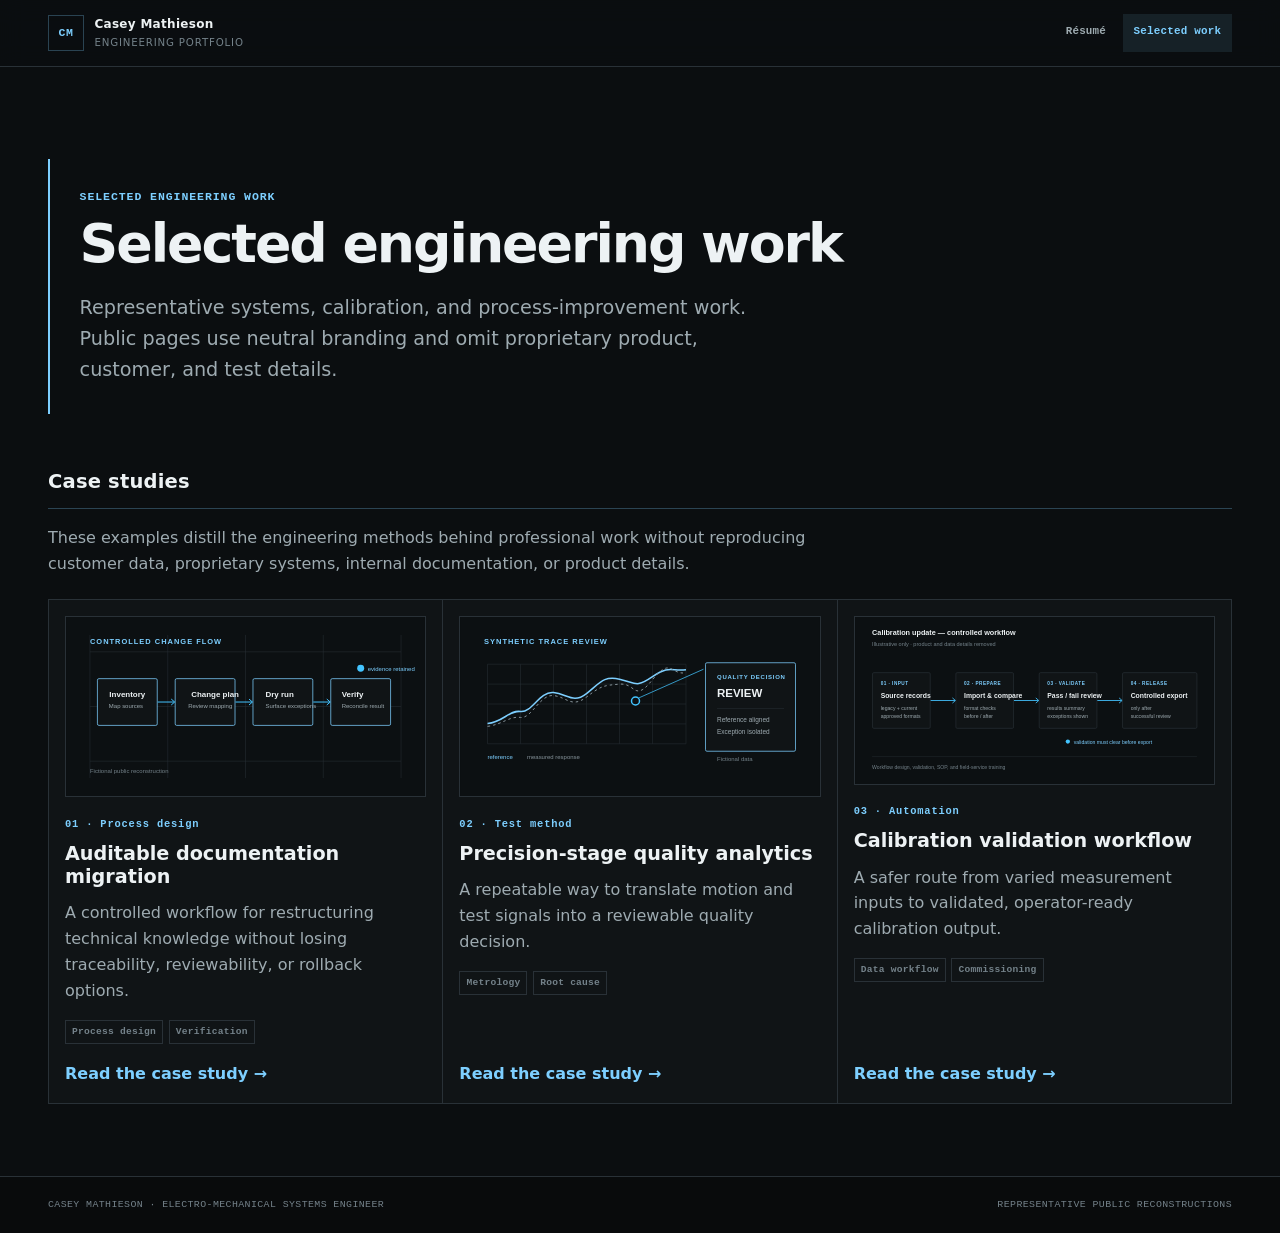
==== portfolio/index.html @ bce3851d "feat(portfolio): add selected work case studies" ====
<!doctype html>
<html lang="en">
<head>
  <meta charset="utf-8">
  <meta name="viewport" content="width=device-width, initial-scale=1">
  <meta name="description" content="Selected, public-safe engineering case studies by Casey Mathieson.">
  <meta name="theme-color" content="#0b0e10">
  <title>Selected Engineering Work | Casey Mathieson</title>
  <link rel="stylesheet" href="portfolio.css">
</head>
<body>
  <a class="skip-link" href="#content">Skip to content</a>
  <header class="site-header">
    <div class="header-inner">
      <a class="brand" href="../index.html" aria-label="Casey Mathieson résumé home">
        <span class="brand-mark">CM</span>
        <span class="brand-copy"><strong>Casey Mathieson</strong><small>Engineering portfolio</small></span>
      </a>
      <nav class="site-nav" aria-label="Primary navigation">
        <a class="nav-link" href="../index.html">Résumé</a>
        <a class="nav-link" href="index.html" aria-current="page">Selected work</a>
      </nav>
    </div>
  </header>

  <main id="content">
    <div class="content">
      <section class="hero" aria-labelledby="portfolio-title">
        <p class="eyebrow">Selected engineering work</p>
        <h1 id="portfolio-title">Selected engineering work</h1>
        <p class="hero-copy">Representative systems, calibration, and process-improvement work. Public pages use neutral branding and omit proprietary product, customer, and test details.</p>
      </section>

      <section aria-labelledby="cases-title">
        <div class="section-head"><h2 id="cases-title">Case studies</h2></div>
        <p class="section-intro">These examples distill the engineering methods behind professional work without reproducing customer data, proprietary systems, internal documentation, or product details.</p>
        <div class="case-grid">
          <article class="case-card">
            <img class="case-visual" src="assets/documentation-migration.svg" alt="Illustrated documentation migration flow from inventory through verified release.">
            <span class="case-number">01 · Process design</span>
            <h3>Auditable documentation migration</h3>
            <p>A controlled workflow for restructuring technical knowledge without losing traceability, reviewability, or rollback options.</p>
            <div class="tag-row"><span class="tag">Process design</span><span class="tag">Verification</span></div>
            <a class="case-link" href="documentation-migration.html">Read the case study</a>
          </article>
          <article class="case-card">
            <img class="case-visual" src="assets/precision-quality-analytics.svg" alt="Illustrated precision-stage analytics flow from motion trace to quality decision.">
            <span class="case-number">02 · Test method</span>
            <h3>Precision-stage quality analytics</h3>
            <p>A repeatable way to translate motion and test signals into a reviewable quality decision.</p>
            <div class="tag-row"><span class="tag">Metrology</span><span class="tag">Root cause</span></div>
            <a class="case-link" href="precision-quality-analytics.html">Read the case study</a>
          </article>
          <article class="case-card">
            <img class="case-visual" src="assets/calibration-validation.svg" alt="Illustrated calibration validation flow from diverse sources through controlled export.">
            <span class="case-number">03 · Automation</span>
            <h3>Calibration validation workflow</h3>
            <p>A safer route from varied measurement inputs to validated, operator-ready calibration output.</p>
            <div class="tag-row"><span class="tag">Data workflow</span><span class="tag">Commissioning</span></div>
            <a class="case-link" href="calibration-validation.html">Read the case study</a>
          </article>
        </div>
      </section>
    </div>
  </main>

  <footer class="site-footer"><div class="site-footer-inner"><p class="footer-note">Casey Mathieson · Electro-mechanical systems engineer</p><p class="footer-note">Representative public reconstructions</p></div></footer>
</body>
</html>
---- portfolio/portfolio.css ----
:root {
  color-scheme: dark;
  --void: #0b0e10;
  --surface: #101416;
  --surface-raised: #151b1f;
  --border: #293137;
  --rule: rgba(125, 207, 255, .28);
  --text: #edf2f4;
  --muted: #9eabb1;
  --dim: #74828a;
  --cyan: #7dcfff;
  --cyan-strong: #43c4ff;
  --cyan-wash: rgba(125, 207, 255, .1);
}
* { box-sizing: border-box; }
html { scroll-behavior: smooth; }
body {
  min-width: 20rem;
  min-height: 100vh;
  margin: 0;
  background: var(--void);
  color: var(--text);
  font: 16px/1.62 Inter, "Segoe UI Variable", "Segoe UI", system-ui, sans-serif;
}
a { color: inherit; text-decoration: none; }
a:hover { color: var(--cyan); }
.mono, .eyebrow, .nav-link, .tag, .case-number, .fact-label, .footer-note {
  font-family: "JetBrains Mono", "Cascadia Code", Consolas, monospace;
}
.skip-link {
  position: fixed;
  z-index: 5;
  top: -5rem;
  left: 1rem;
  padding: .55rem .8rem;
  background: var(--cyan);
  color: #061218;
  font-weight: 800;
}
.skip-link:focus { top: 1rem; }
.site-header {
  position: sticky;
  z-index: 2;
  top: 0;
  border-bottom: 1px solid var(--border);
  background: rgba(11, 14, 16, .94);
  backdrop-filter: blur(12px);
}
.header-inner, .content, .site-footer-inner {
  width: min(100% - 2rem, 74rem);
  margin: 0 auto;
}
.header-inner {
  display: flex;
  align-items: center;
  justify-content: space-between;
  min-height: 4.1rem;
  gap: 1rem;
}
.brand {
  display: inline-flex;
  align-items: center;
  gap: .65rem;
  min-width: 0;
  color: var(--text);
}
.brand-mark {
  display: grid;
  width: 2.25rem;
  height: 2.25rem;
  place-items: center;
  border: 1px solid var(--rule);
  color: var(--cyan);
  font: 800 .72rem/1 "JetBrains Mono", "Cascadia Code", Consolas, monospace;
  letter-spacing: .06em;
}
.brand-copy { min-width: 0; }
.brand-copy strong, .brand-copy small { display: block; }
.brand-copy strong { font-size: .75rem; letter-spacing: .025em; }
.brand-copy small { color: var(--dim); font-size: .64rem; letter-spacing: .08em; text-transform: uppercase; }
.site-nav { display: flex; flex-wrap: wrap; align-items: center; gap: .35rem; }
.nav-link {
  min-height: 2.35rem;
  padding: .55rem .68rem;
  color: var(--muted);
  font-size: .68rem;
  font-weight: 700;
  letter-spacing: .02em;
}
.nav-link:hover, .nav-link:focus-visible, .nav-link[aria-current="page"] {
  background: var(--cyan-wash);
  color: var(--cyan);
  outline: none;
}
main { padding: 2.5rem 0 4.5rem; }
.hero {
  padding: clamp(1.1rem, 3vw, 1.85rem);
  border-left: 2px solid var(--cyan);
  background: none;
}
.eyebrow {
  margin: 0 0 .55rem;
  color: var(--cyan);
  font-size: .72rem;
  font-weight: 700;
  letter-spacing: .08em;
  text-transform: uppercase;
}
h1, h2, h3 { color: var(--text); }
h1 {
  max-width: 22ch;
  margin: 0;
  font-size: clamp(2rem, 4.2vw, 3.5rem);
  line-height: 1.04;
  letter-spacing: -.038em;
}
.hero-copy {
  max-width: 43rem;
  margin: 1.25rem 0 0;
  color: var(--muted);
  font-size: clamp(1rem, 2vw, 1.2rem);
}
.notice {
  display: inline-flex;
  margin-top: 1.4rem;
  padding: .45rem .65rem;
  border: 1px solid var(--rule);
  color: var(--cyan);
  font: 700 .65rem/1.25 "JetBrains Mono", "Cascadia Code", Consolas, monospace;
  letter-spacing: .04em;
  text-transform: uppercase;
}
section { margin-top: 3.25rem; }
.section-head { margin-bottom: 1rem; border-bottom: 1px solid var(--rule); }
h2 { margin: 0; padding-bottom: .6rem; font-size: 1.22rem; letter-spacing: .01em; }
.section-intro { max-width: 48rem; margin: 0 0 1.4rem; color: var(--muted); }
.case-grid { display: grid; grid-template-columns: repeat(3, minmax(0, 1fr)); gap: 1px; border: 1px solid var(--border); background: var(--border); }
.case-card { display: flex; flex-direction: column; min-width: 0; padding: 1rem; background: var(--surface); transition: background .16s ease, transform .16s ease; }
.case-card:hover { background: var(--surface-raised); transform: translateY(-2px); }
.case-visual { display: block; width: 100%; margin-bottom: 1.15rem; border: 1px solid var(--border); background: #0c1012; }
.case-number { color: var(--cyan); font-size: .65rem; font-weight: 700; letter-spacing: .08em; }
h3 { margin: .55rem 0 0; font-size: 1.2rem; line-height: 1.2; }
.case-card p { margin: .8rem 0 0; color: var(--muted); }
.tag-row { display: flex; flex-wrap: wrap; gap: .35rem; margin: 1rem 0 1.1rem; }
.tag { padding: .2rem .38rem; border: 1px solid var(--border); color: var(--dim); font-size: .6rem; font-weight: 700; letter-spacing: .025em; }
.case-link { margin-top: auto; color: var(--cyan); font-weight: 800; }
.case-link::after { content: " →"; }
.case-layout {
  display: grid;
  grid-template-areas: "hero hero" "main sidebar";
  grid-template-columns: minmax(0, 1fr) 15rem;
  gap: clamp(1.5rem, 4vw, 3rem);
  align-items: start;
}
.case-layout .hero { grid-area: hero; }
.case-main { grid-area: main; min-width: 0; }
.case-sidebar { grid-area: sidebar; }
.case-main h2 { margin-top: 2.8rem; padding-bottom: .45rem; border-bottom: 1px solid var(--border); }
.case-main h2:first-child { margin-top: 0; }
.case-main p { max-width: 46rem; color: var(--muted); }
.case-main strong { color: var(--text); }
.case-sidebar { position: sticky; top: 5.5rem; padding: .9rem; border: 1px solid var(--border); background: var(--surface); }
.fact + .fact { margin-top: 1rem; padding-top: 1rem; border-top: 1px solid var(--border); }
.fact-label { display: block; color: var(--dim); font-size: .61rem; font-weight: 700; letter-spacing: .07em; text-transform: uppercase; }
.fact-value { display: block; margin-top: .25rem; color: var(--text); font-size: .88rem; }
.flow-list { display: grid; gap: .65rem; margin: 1.25rem 0 0; padding: 0; list-style: none; counter-reset: flow; }
.flow-list li { position: relative; min-height: 3.3rem; padding: .7rem .75rem .7rem 3.35rem; border-left: 1px solid var(--rule); background: var(--surface); color: var(--muted); }
.flow-list li::before { counter-increment: flow; content: "0" counter(flow); position: absolute; top: .78rem; left: .75rem; color: var(--cyan); font: 800 .7rem/1 "JetBrains Mono", "Cascadia Code", Consolas, monospace; }
.flow-list strong { display: block; margin-bottom: .12rem; }
.case-figure { margin: 1.6rem 0 0; padding: 1rem; border: 1px solid var(--border); background: var(--surface); }
.case-figure img { display: block; width: 100%; height: auto; }
.case-figure figcaption { margin-top: .8rem; color: var(--dim); font-size: .82rem; }
.decision-grid { display: grid; grid-template-columns: repeat(2, minmax(0, 1fr)); gap: 1px; margin-top: 1.2rem; border: 1px solid var(--border); background: var(--border); }
.decision { padding: 1rem; background: var(--surface); }
.decision h3 { margin: 0; font-size: .95rem; }
.decision p { margin: .45rem 0 0; font-size: .9rem; }
.contribution-list { margin: 1.15rem 0 0; padding-left: 1.2rem; color: var(--muted); }
.contribution-list li + li { margin-top: .65rem; }
.metric-grid { display: grid; grid-template-columns: repeat(3, minmax(0, 1fr)); gap: 1px; margin-top: 1.2rem; border: 1px solid var(--border); background: var(--border); }
.metric { padding: 1rem; background: var(--surface); }
.metric strong { display: block; color: var(--cyan); font-size: 1.4rem; line-height: 1.1; }
.metric span { display: block; margin-top: .35rem; color: var(--muted); font-size: .84rem; }
.project-note { margin-top: 1.5rem; padding: .8rem 1rem; border-left: 2px solid var(--rule); background: var(--surface); color: var(--dim); font-size: .87rem; }
.project-note strong { color: var(--text); }
.back-link { display: inline-block; margin-bottom: 1.4rem; color: var(--cyan); font: 700 .68rem/1 "JetBrains Mono", "Cascadia Code", Consolas, monospace; }
.back-link::before { content: "← "; }
.site-footer { border-top: 1px solid var(--border); background: #090b0c; }
.site-footer-inner { display: flex; flex-wrap: wrap; justify-content: space-between; gap: .7rem; padding: 1.25rem 0; color: var(--dim); }
.footer-note { margin: 0; font-size: .62rem; letter-spacing: .04em; text-transform: uppercase; }
@media (max-width: 850px) {
  .case-grid { grid-template-columns: 1fr; }
  .case-layout { grid-template-areas: "hero" "main" "sidebar"; grid-template-columns: 1fr; }
  .case-sidebar { position: static; }
}
@media (max-width: 560px) {
  .metric-grid { grid-template-columns: 1fr; }
}
@media (max-width: 560px) {
  .header-inner, .content, .site-footer-inner { width: min(100% - 1.4rem, 74rem); }
  .header-inner { min-height: 3.7rem; }
  .brand-copy { display: none; }
  .nav-link { padding: .5rem; }
  main { padding-top: 1.4rem; }
  .hero { padding: 1.15rem; }
  .decision-grid { grid-template-columns: 1fr; }
}
@media print {
  body { background: #fff; color: #111; }
  .site-header, .site-footer, .back-link { display: none; }
  main { padding: 0; }
  .hero, .case-sidebar, .case-figure, .decision, .flow-list li { background: #fff; }
  .hero { border-left-color: #0b6380; }
  h1, h2, h3, .fact-value, .case-main strong { color: #111; }
  .hero-copy, .case-main p, .decision p { color: #333; }
}
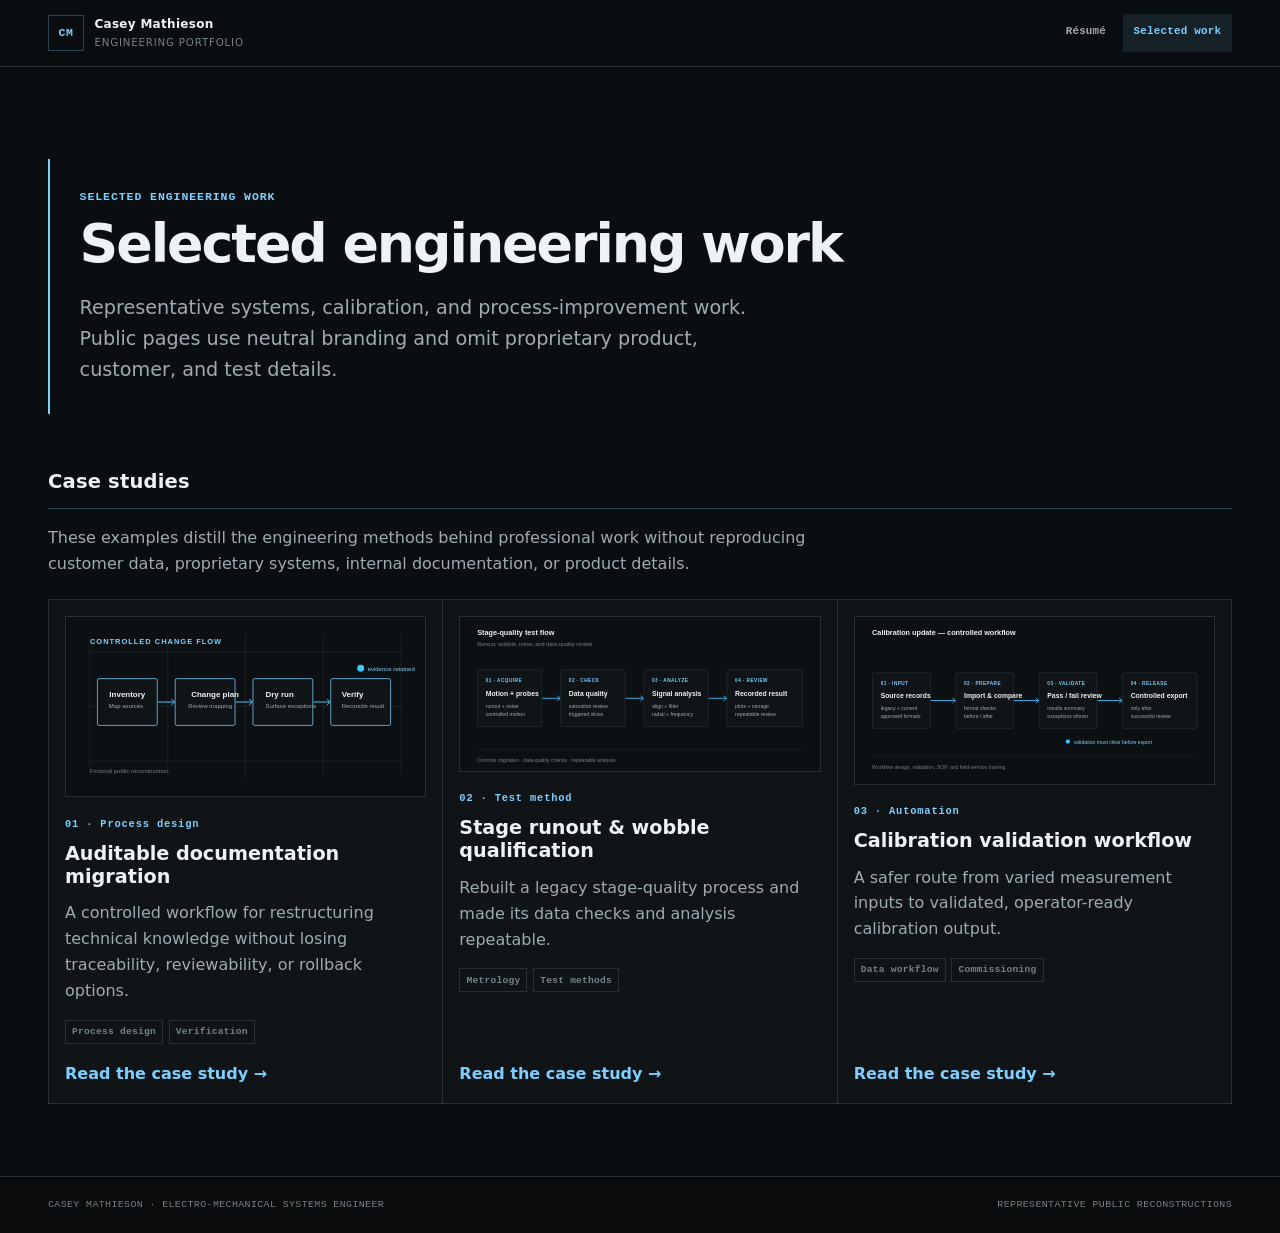
==== commit 38024879: "feat(portfolio): refresh calibration and stage qualification case studies" ====
--- a/portfolio/index.html
+++ b/portfolio/index.html
@@ -44,11 +44,11 @@
             <a class="case-link" href="documentation-migration.html">Read the case study</a>
           </article>
           <article class="case-card">
-            <img class="case-visual" src="assets/precision-quality-analytics.svg" alt="Illustrated precision-stage analytics flow from motion trace to quality decision.">
+            <img class="case-visual" src="assets/precision-quality-analytics.svg" alt="Stage-quality test flow from motion and probe acquisition through review.">
             <span class="case-number">02 · Test method</span>
-            <h3>Precision-stage quality analytics</h3>
-            <p>A repeatable way to translate motion and test signals into a reviewable quality decision.</p>
-            <div class="tag-row"><span class="tag">Metrology</span><span class="tag">Root cause</span></div>
+            <h3>Stage runout &amp; wobble qualification</h3>
+            <p>Rebuilt a legacy stage-quality process and made its data checks and analysis repeatable.</p>
+            <div class="tag-row"><span class="tag">Metrology</span><span class="tag">Test methods</span></div>
             <a class="case-link" href="precision-quality-analytics.html">Read the case study</a>
           </article>
           <article class="case-card">
--- a/portfolio/portfolio.css
+++ b/portfolio/portfolio.css
@@ -153,6 +153,8 @@
   align-items: start;
 }
 .case-layout .hero { grid-area: hero; }
+.case-layout.compact-case { grid-template-areas: "hero" "main"; grid-template-columns: minmax(0, 1fr); }
+.compact-case .hero, .compact-case .case-main { max-width: 48rem; }
 .case-main { grid-area: main; min-width: 0; }
 .case-sidebar { grid-area: sidebar; }
 .case-main h2 { margin-top: 2.8rem; padding-bottom: .45rem; border-bottom: 1px solid var(--border); }
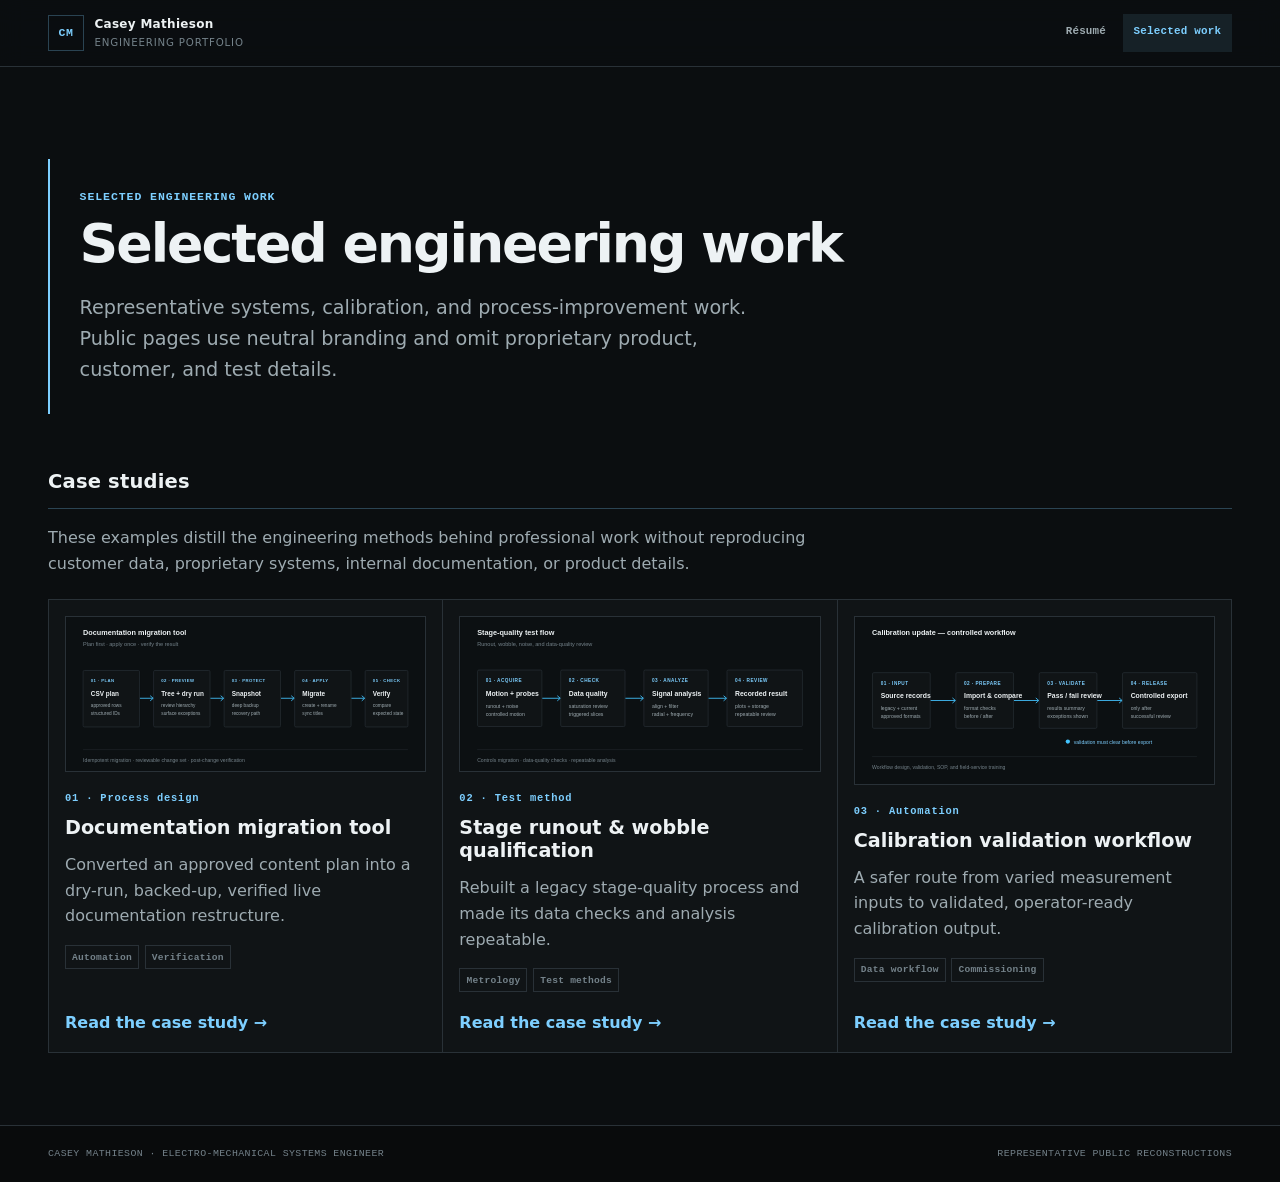
==== commit 2f41b0ca: "feat(portfolio): update case study copy for documentation migration tool" ====
--- a/portfolio/index.html
+++ b/portfolio/index.html
@@ -36,11 +36,11 @@
         <p class="section-intro">These examples distill the engineering methods behind professional work without reproducing customer data, proprietary systems, internal documentation, or product details.</p>
         <div class="case-grid">
           <article class="case-card">
-            <img class="case-visual" src="assets/documentation-migration.svg" alt="Illustrated documentation migration flow from inventory through verified release.">
+            <img class="case-visual" src="assets/documentation-migration.svg" alt="Documentation migration tool flow from approved plan through verification.">
             <span class="case-number">01 · Process design</span>
-            <h3>Auditable documentation migration</h3>
-            <p>A controlled workflow for restructuring technical knowledge without losing traceability, reviewability, or rollback options.</p>
-            <div class="tag-row"><span class="tag">Process design</span><span class="tag">Verification</span></div>
+            <h3>Documentation migration tool</h3>
+            <p>Converted an approved content plan into a dry-run, backed-up, verified live documentation restructure.</p>
+            <div class="tag-row"><span class="tag">Automation</span><span class="tag">Verification</span></div>
             <a class="case-link" href="documentation-migration.html">Read the case study</a>
           </article>
           <article class="case-card">
